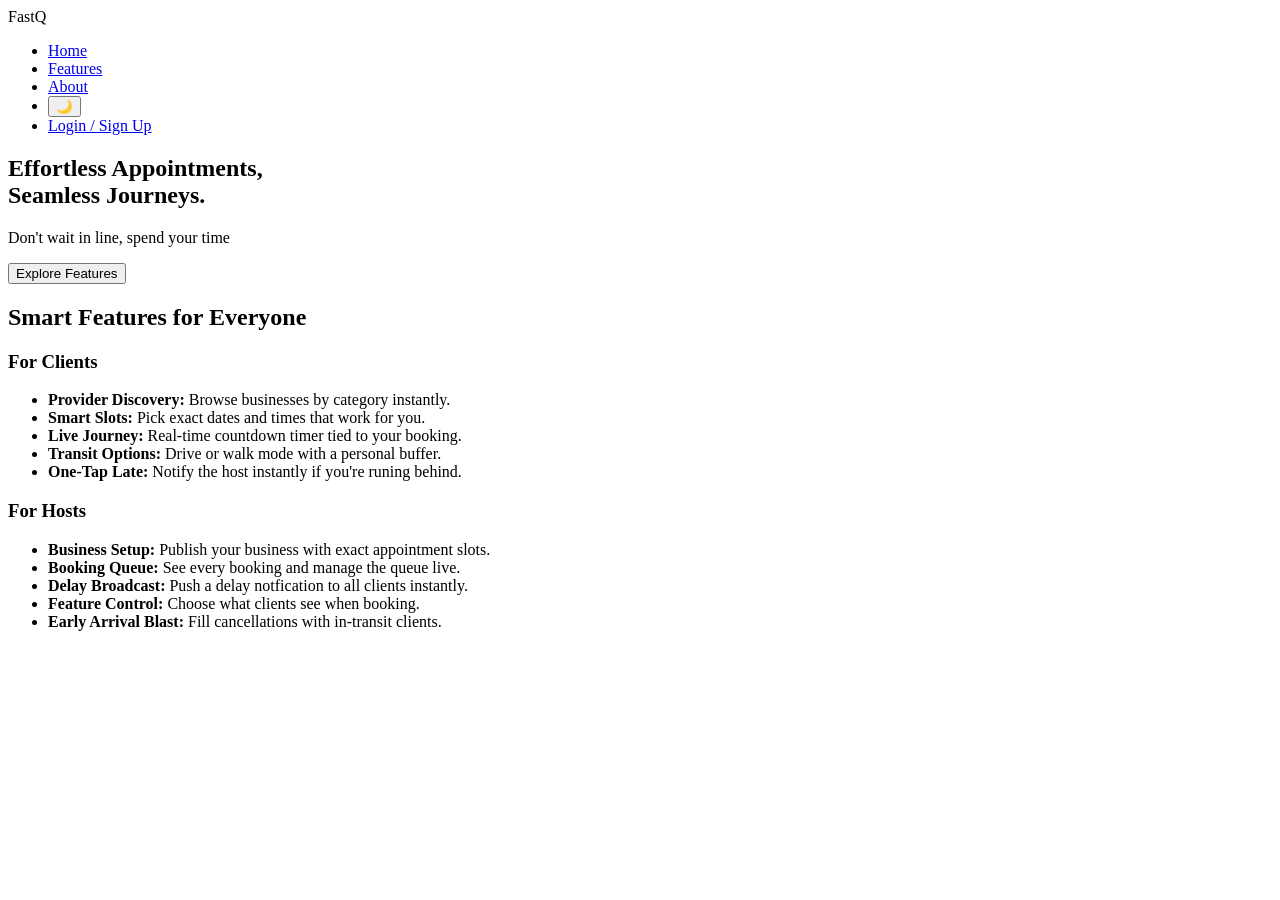
==== index.html @ f8b6d399 "Add features section with client/host cards" ====
<!DOCTYPE html>
<html lang="en">

<head>
    <meta charset="UTF-8">
    <meta name="viewport" content="width=device-width, initial-scale=1.0">
    <title>FastQ — Don't wait in line, spend your time.</title>
    <link rel="preconnect" href="https://fonts.googleapis.com">
    <link rel="preconnect" href="https://fonts.gstatic.com" crossorigin>
    <link href="https://fonts.googleapis.com/css2?family=Outfit:wght@300;400;500;600;700&display=swap" rel="stylesheet">

    
    <link rel="stylesheet" href="Core Landing Page/BaseStyles.css">
    <link rel="stylesheet" href="Core Landing Page/Navbar.css">

    <link rel="stylesheet" href="Landing Content/FeaturesAbout.css">
    <link rel="stylesheet" href="Landing Content/MediaQueries.css">
</head>

<body>
<nav class="navbar">
    <div class="nav-inner">
        <span class="logo">FastQ</span>
        <ul class="nav links">
            <li><a href="#hero">Home</a></li>
            <li><a href="#features">Features</a></li>
            <li><a href="#about">About</a></li>
            <li>
                <button class="dark-toggle" onclick="toggleDark()">
                    <span class="dark-knob" id="dark-knob">🌙</span>
                </button>
            </li>
            <li>
                <a href="auth.html" clas="btn-nav-cta">Login / Sign Up</a>
            </li>
        </ul>
    </div>
</nav>

<main class="page-top">
    <section id="hero" class="hero">
        <div class="blob blob-1"></div>
        <div class="blob blob-2"></div>
        <div class="hero-content">

            <h1> Effortless Appointments,<br>Seamless Journeys.</h1>
            <p>Don't wait in line, spend your time</p>
            <button class="btn-primary"
                onclick="document.getElementById('features').scrollIntoView({behavior:'smooth'})">
                Explore Features
            </button>
       </div>
    </section>

    <section id="features" class="features">
        <h2 class="section-title">Smart Features for Everyone</h2>
        <div class="features-grid">
        <div class="card">
            <h3>For Clients</h3>
            <ul class="feature-list">
                <li><strong>Provider Discovery:</strong> Browse businesses by category instantly.</li>
                <li><strong>Smart Slots:</strong> Pick exact dates and times that work for you.</li>
                <li><strong>Live Journey:</strong> Real-time countdown timer tied to your booking.</li>
                <li><strong>Transit Options:</strong> Drive or walk mode with a personal buffer.</li>
                <li><strong>One-Tap Late:</strong> Notify the host instantly if you're runing behind.</li>
            </ul>
        </div>
        <div class="card">
            <h3>For Hosts</h3>
            <ul class="feature-list">
                <li><strong>Business Setup:</strong> Publish your business with exact appointment slots.</li>
                <li><strong>Booking Queue:</strong> See every booking and manage the queue live.</li>
                <li><strong>Delay Broadcast:</strong> Push a delay notfication to all clients instantly.</li>
                <li><strong>Feature Control:</strong> Choose what clients see when booking.</li>
                <li><strong>Early Arrival Blast:</strong> Fill cancellations with in-transit clients.</li>
            </ul>
        </div>
        </div>
      </section>  


</main>
<script src="Core Landing Page/DarkModeToggle.js"></script>
<script src="Landing Content/ThemeSync.js"></script>



</body>
</html>
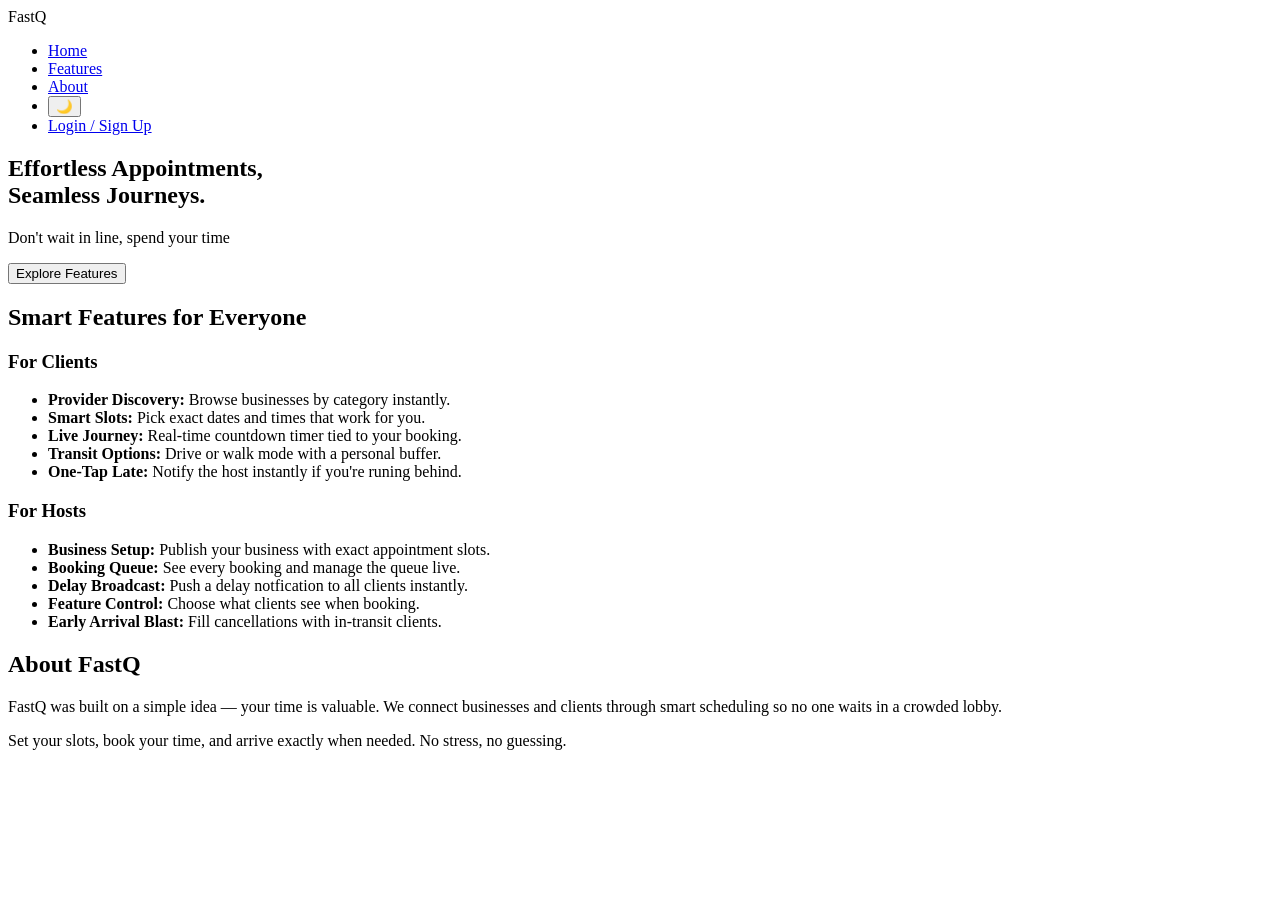
==== commit ff8e5d67: "add about/html" ====
--- a/index.html
+++ b/index.html
@@ -78,6 +78,14 @@
         </div>
       </section>  
 
+      <section id="about" class="section">
+        <div class="card about-card">
+            <h2 class="section-title">About FastQ</h2>
+            <p>FastQ was built on a simple idea — your time is valuable. We connect businesses and clients through
+                smart scheduling so no one waits in a crowded lobby.</p>
+            <p>Set your slots, book your time, and arrive exactly when needed. No stress, no guessing.</p>
+        </div>
+      </section>
 
 </main>
 <script src="Core Landing Page/DarkModeToggle.js"></script>
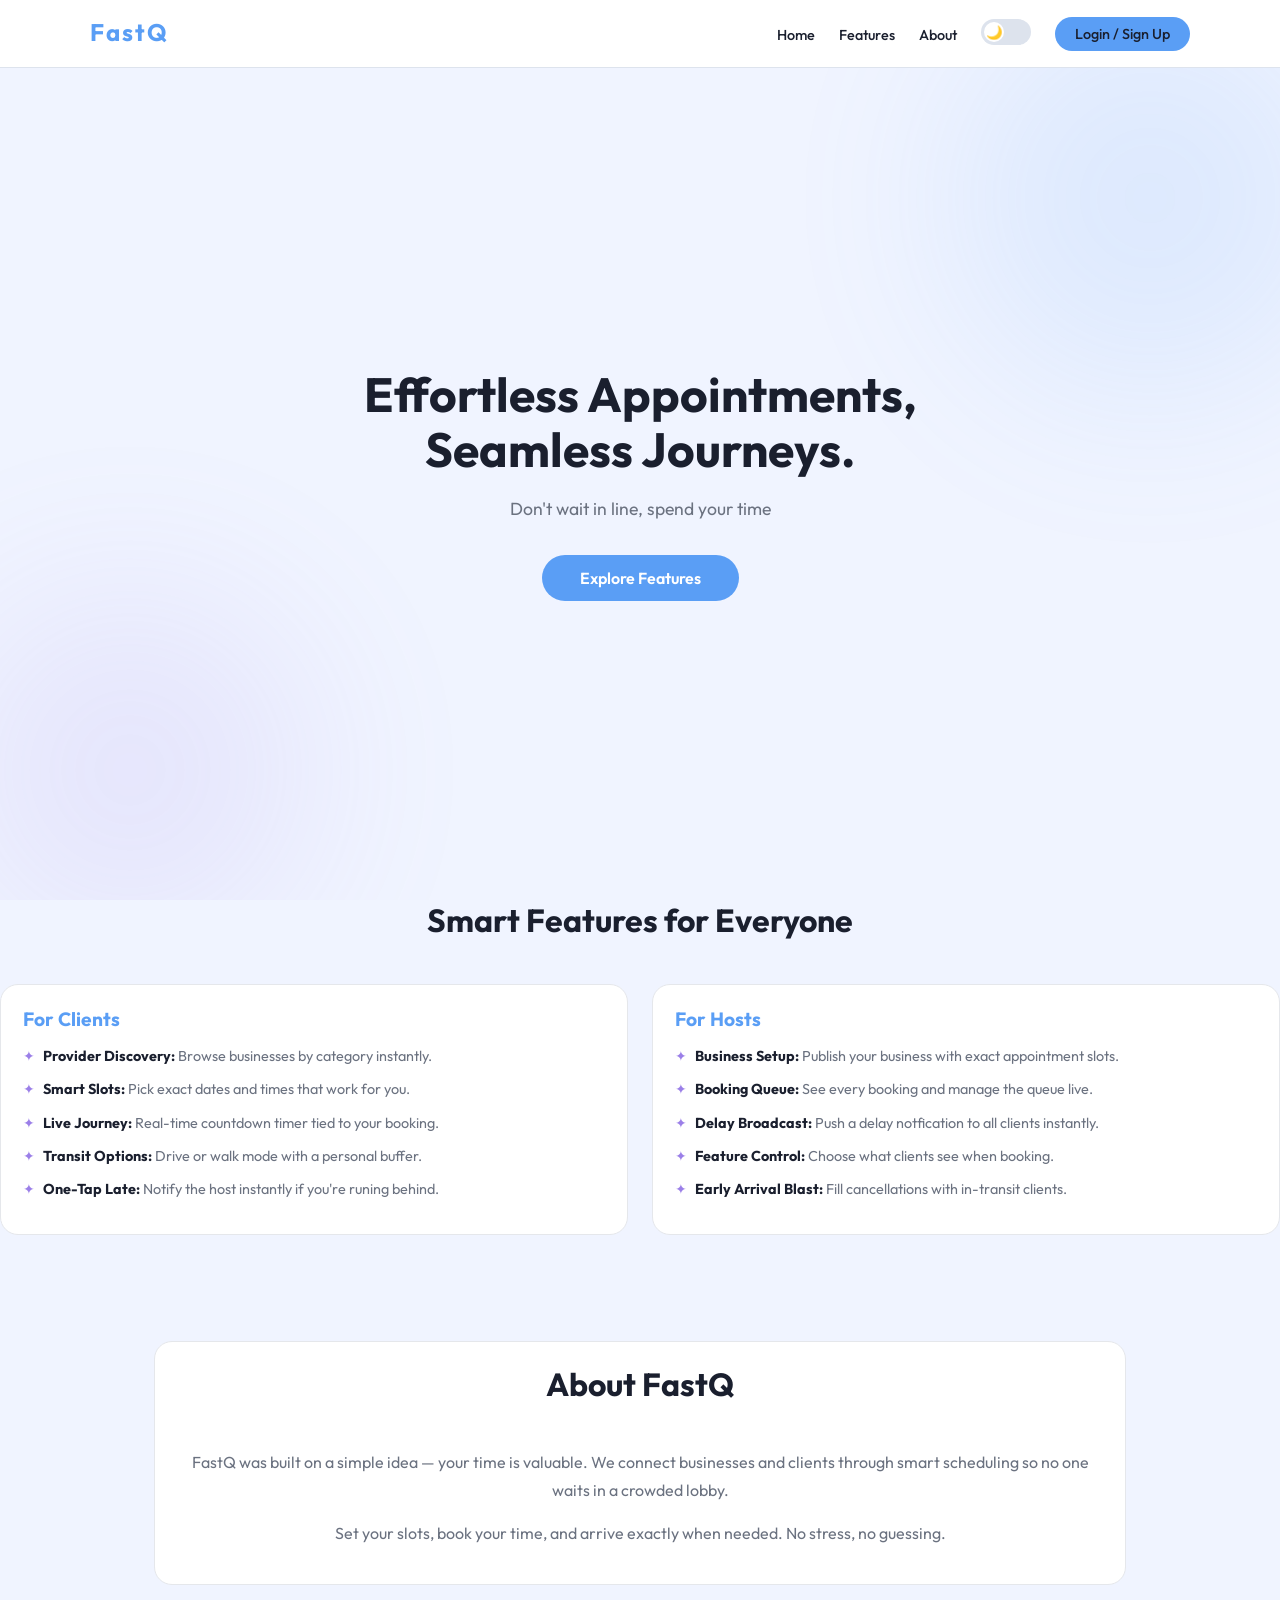
==== commit d2ce7737: "fixes" ====
--- a/index.html
+++ b/index.html
@@ -21,7 +21,7 @@
 <nav class="navbar">
     <div class="nav-inner">
         <span class="logo">FastQ</span>
-        <ul class="nav links">
+        <ul class="nav-links">
             <li><a href="#hero">Home</a></li>
             <li><a href="#features">Features</a></li>
             <li><a href="#about">About</a></li>
@@ -31,7 +31,7 @@
                 </button>
             </li>
             <li>
-                <a href="auth.html" clas="btn-nav-cta">Login / Sign Up</a>
+                <a href="auth.html" class="btn-nav-cta">Login / Sign Up</a>
             </li>
         </ul>
     </div>
--- a/Core Landing Page/BaseStyles.css
+++ b/Core Landing Page/BaseStyles.css
@@ -0,0 +1,19 @@
+*{
+  margin: 0;
+  padding: 0;  
+  box-sizing: border-box;
+  font-family: 'outfit', sans-serif;
+
+}
+
+body{
+    background-color: #f0f4ff;
+    color: #1a1f2e;
+    min-height:100vh;
+    transition: background-color 0.3s, color 0.3s;
+}
+
+body.dark{
+    background-color: #0d1117;
+    color: #e6edf3;
+}
--- a/Core Landing Page/Navbar.css
+++ b/Core Landing Page/Navbar.css
@@ -0,0 +1,419 @@
+.navbar{
+    position: fixed;
+    top: 0;
+    left: 0;
+    right: 0;
+    height: 68px;
+    background-color: rgba(255,255,255,0.95);
+    border-bottom: 1px solid #dde3ed;
+    z-index: 100;
+    display: flex;
+    align-items: center;
+    padding: 0 5%;
+}
+body.dark.navbar{
+    background-color: rgba(13,17,23,0.95);
+    border-color: #30363d;
+}
+
+.nav-inner{
+    width: 100%;
+    max-width: 1100px;
+    margin: 0 auto;
+    display: flex;
+    justify-content: space-between;
+    align-self: center;
+
+}
+
+.logo{
+    font-size:1.5rem;
+    font-weight: 700;
+    letter-spacing: 2px;
+    color: #5a9ef5;
+    cursor: default;
+}
+
+.nav-links{
+    display:flex;
+    align-items: center;
+    gap: 24px;
+    list-style: none;
+}
+
+.nav-links a{
+    text-decoration: none;
+    color: #1a1f2e;
+    font-size: 0.9rem;
+    font-weight: 500;
+    transition: color 0.25s;
+}
+
+.nav-links a:hover{
+    color: #5a9ef55a;
+}
+
+.dark-toggle{
+    width:50px;
+    height:26px;
+    background-color: #dde3ed;
+    border:none;
+    border-radius: 50px;
+    cursor:pointer;
+    position:relative;
+    transition:background-color 0.3s;
+}
+
+body.dark .dark-toggle{
+    background-color: #374151;
+}
+
+.dark-knob{
+    position: absolute;
+    top:3px;
+    left: 3px;
+    width: 20px;
+    height: 20px;
+    background-color: #ffffff;
+    border-radius: 50%;
+    display: flex;
+    align-items: center;
+    justify-content: center;
+    transition: transform 0.3s;
+}
+
+body.dark .dark-knob{
+    transform: translatex(24px);
+}
+
+.btn-nav-cta{
+    background-color: #5a9ef5;
+    color: white;
+    padding: 8px 20px;
+    border-radius: 50px;
+    text-decoration: none;
+    font-weight: 600;
+    font-size: 0.88rem; 
+    border: none;
+    cursor: pointer;
+    display: inline-block;
+    transition: background-color 0.25s, transform 0.25s;
+}
+
+.btn-nav-cta:hover{
+    background-color: #3d87f0;
+    transform: translateY(-1px);
+}
+
+
+.page-top{
+    padding-top:68px;
+}
+
+.hero{
+    min-height: calc(100vh - 68px);
+    display: flex;
+    align-items: center;
+    justify-content: center;
+    text-align: center;
+    padding: 60px 5%;
+    position: relative;
+    overflow: hidden;
+}
+
+.hero-content{
+    max-width: 680px;
+    position: relative;
+    z-index: 2;
+}
+
+.hero h1 {
+    font-size: 3rem;
+    line-height: 1.15;
+    margin-bottom: 18px;
+    color: #1a1f2e;
+}
+
+body.dark .hero h1{
+    color: #e6edf3;
+}
+
+.hero p{
+    font-size: 1.1rem;
+    color: #6b7280;
+    margin-bottom: 32px;
+    line-height: 1.6;
+}
+
+
+body.dark .hero p {
+    color: #8b949e;
+}
+
+.blob{
+    position: absolute;
+    border-radius: 50%;
+    filter: blur(90px);
+    opacity: 0.12;
+    animation: blobMove 10s ease-in-out infinite alternate;
+}
+
+.blob-1{
+    width: 400px;
+    height: 400px;
+    background-color: #5a9ef5;
+    top: -70px;
+    right: -70px;
+}
+
+.blob-2{
+    width: 360px;
+    height: 360px;
+    background-color: #9b7fe8;
+    bottom: -50px;
+    left: -50px;
+    animation-delay: -5s;
+}
+
+body.dark .blob{
+    opacity: 0.07;
+}
+
+@keyframes blobMove {
+    from{
+        transform: translate(0,0) scale(1);
+    }
+    to{
+        transform: translate(28px, 28px) scale(1.08);
+    }
+}
+
+.btn-primary{
+    background-color: #5a9ef5;
+    color: white;
+    border: none;
+    padding: 13px 38px;
+    border-radius: 50px;
+    font-size: 1rem;
+    font-weight: 600;
+    cursor:pointer;
+    transition: background-color 0.25s, transform 0.2s
+
+}
+
+.btn-primary:hover{
+    background-color: #3d87f0;
+    transform: translateY(-2px);
+}
+
+.btn-secondary{
+    background-color: transparent;
+    color:#6b7280;
+    border: 1px solid #d1d5db;
+    padding: 9px 18px;
+    border-radius: 10px;
+    font-size: 0.88rem;
+    cursor: pointer;
+    transition: border-color 0.25s, color 0.25s;
+}
+
+body.dark .btn-secondary{
+    color:#8b949e;
+    border-color:#30363d;
+}
+
+.btn-secondary:hover{
+    border-color:#5a9ef5;
+    color:#5a9ef5;
+}
+
+
+.btn-form{
+    width:100%;
+    padding:13px;
+    background-color: #5a9ef5;
+    color:white;
+    border:none;
+    border-radius: 12px;
+    font-size: 1rem;
+    font-weight: 600;
+    cursor: pointer;
+    margin-top: 4px;
+    transition: background-color 0.25s, transform 0.2s;
+}
+.btn-form:hover{
+    background-color: #3d87f0;
+    transform: translateY(-1px);
+}
+.btn-back{
+    background: none;
+    border: none;
+    color:#6b7280;
+    font-size: 1.1rem;
+    cursor: pointer;
+    padding: 4px 8px;
+    border-radius: 8px;
+    transition: color 0.2s, background-color 0.2s;
+}
+
+.btn-back:hover{
+    color: #5a9ef5;
+    background-color: rgba(90,158,245,0.08);
+}
+
+.btn-logout{
+    background-color: rgb(232,64,64,0.08);
+    color: #e84040;
+    border: none;
+    padding: 6px 12px;
+    border-radius: 8px;
+    font-size: 0.8rem;
+    font-weight: 500;
+    cursor: pointer;
+    transition: background-color 0.2s;
+}
+
+.btn-logout:hover{
+    background-color: rgba(232,64,64,0.16);
+}
+
+.btn-add{
+    background-color: transparent;
+    border: 1px dashed #5a9ef5;
+    color:#5a9ef5;
+    padding: 8px 14px;
+    border-radius: 20px;
+    font-size: 0.82rem;
+    cursor: pointer;
+    white-space: nowrap;
+    transition: background-color 0.2s;
+}
+
+.btn-add:hover{
+    background-color: rgba(90,158,245,0.08);
+}
+
+.btn-publish{
+    width: 100%;
+    padding: 13px;
+    background-color: #5a9ef5;
+    color: white;
+    border: none;
+    border-radius: 12px;
+    font-size: 1rem;
+    font-weight: 600;
+    cursor: pointer;
+    margin-bottom: 24px;
+    transition: background-color 0.25s, transform 0.2s;
+}
+.btn-publish:hover{
+    background-color: #3d87f0;
+    transition: translateY(-1px);
+}
+.btn-small{
+    padding: 5px 11px;
+    border-radius: 8px;
+    background-color: #5a9ef5;
+    color: white;
+    border: none;
+    font-size: 0.76rem;
+    font-weight: 600;
+    cursor: pointer;
+    transition: background-color 0.2s;
+}
+
+.btn-small:hover{
+    background-color: #3d87f0;
+}
+
+.btn-remove{
+    width: 27px;
+    height: 27px;
+    border-radius: 7px;
+    border: 1px solid #e84040;
+    background-color: rgba(232,64,64,0.07);
+    color: #e84040;
+    font-size: 0.88rem;
+    cursor: pointer;
+    display: flex;
+    align-items: center;
+    justify-content: center;
+    transition: background-color 0.2s;
+}
+
+.btn-remove:hover{
+    background-color: #e84040;
+    color: white;
+}
+
+.btn-circle{
+    width: 28px;
+    height: 28px;
+    border-radius: 50%;
+    border: 1px solid #d1d5db;
+    background-color: #f3f4f6;
+    color: #5a9ef5;
+    font-size: 1.1rem;
+    font-weight: 700;
+    cursor: pointer;
+    display: flex;
+    align-items: center;
+    justify-content: center;
+    transition: background-color 0.2s;
+}
+
+body.dark .btn-circle{
+    background-color: #21262d;
+    border-color: #30363d;
+}
+.btn-circle:hover{
+    background-color: #5a9ef5;
+    color: white;
+}
+
+
+
+
+
+
+
+
+
+
+
+
+
+
+
+
+
+
+
+
+
+
+
+
+
+
+
+
+
+
+
+
+
+
+
+
+
+
+
+
+
+
+
+
+
+
+
--- a/Landing Content/FeaturesAbout.css
+++ b/Landing Content/FeaturesAbout.css
@@ -0,0 +1,333 @@
+.card{
+    background-color:#ffffff ;
+    border: 1px solid #e5e7eb;
+    border-radius: 18px;
+    padding:22px;
+    margin-bottom: 16px;
+    transition: transform 0.25s, box-shadow 0.25s;
+}
+
+body.dark.card{
+    background-color: #161b22;
+    border-color: #30363d;
+}
+
+.card:hover{
+    transform:translateY(-2px);
+    box-shadow:0 8px 28px rgba(0,0,0,0.08);
+}
+
+body.dark.card:hover{
+    box-shadow:0 8px 28px rgba(0,0,0,0.4);
+}
+
+.card h3{
+color: #5a9ef5;
+font-size:1.2rem;
+margin-bottom: 14px;
+}
+
+.card h4 {
+    color: #1a1f2e;
+    font-size: 0.98rem;
+    margin-bottom: 10px;
+}
+
+body.dark .card h4 {
+    color: #e6edf3;
+}
+
+/*inputs in auth.html*/
+
+.input-group{
+    margin-bottom:13px;
+    width:100%;
+}
+
+.input-group input, .input-group select{
+    width:100%;
+    padding:11px 14px;
+    border:1px solid #d1d5db;
+    border-radius: 10px;
+    background-color: #f9fafb;
+    color:#1a1f2e;
+    font-size: 0.93rem;
+    font-family: inherit;
+    outline:none;
+    transition: border-color 0.25s,box-shadow 0.25s;
+}
+
+body.dark .input-group input, body.dark .input-group select{
+    background-color: #21262d;
+    border-color:#30363d;
+    color:#e6edf3;
+}
+
+.input-group input::placeholder{
+    color:#9ca3af;
+}
+
+body.dark .input-group input::placeholder{
+    color: #484f58;
+}
+
+.input-group input:focus, .input-group select:focus{
+    border-color: #5a9ef5;
+    box-shadow: 0 0 0 3px rgba(90, 158, 245, 0.15);
+}
+
+.input-row{
+    display:flex;
+    gap:10px;
+}
+
+.signup-fields{
+    overflow: hidden;
+    max-height:200px;
+    opacity:1;
+    transition: max-height 0.35s ease, opacity 0.3s ease;
+}
+
+.signup-fields.hidden{
+    max-height:0;
+    opacity:0;
+}
+
+/*toggle switch*/
+.switch{
+    position: relative;
+    width:40px;
+    height:22px;
+    flex-shrink:0;
+}
+
+.switch input{
+    opacity:0;
+    width:0;
+    height:0;
+}
+
+.switch-slider{
+    position:absolute;
+    inset:0;
+    background-color: #d1d5db;
+    border-radius: 34px;
+    cursor:pointer;
+    transition: background-color 0.3s;
+}
+
+.switch-slider::before {
+    content: '';
+    position: absolute;
+    width: 16px;
+    height: 16px;
+    left: 3px;
+    top: 3px;
+    background-color: white;
+    border-radius: 50%;
+    transition: transform 0.3s;
+}
+
+.switch input:checked+.switch-slider {
+    background-color: #5a9ef5;
+}
+
+.switch input:checked+.switch-slider::before {
+    transform: translateX(18px);
+}
+
+/*landing section*/
+.section{
+    padding:90px 5%;
+    max-width:1100px;
+    margin:0 auto;
+}
+
+.section-title{
+    text-align: center;
+    font-size: 2rem;
+    margin-bottom: 44px;
+    color:#1a1f2e;
+}
+
+body.dark .section-title{
+    color:#e6edf3;
+}
+
+.features-grid{
+    display:grid;
+    grid-template-columns: 1fr 1fr;
+    gap:24px;
+}
+
+.feature-list{
+    list-style:none;
+}
+
+.feature-list li{
+    padding-left: 20px;
+    position: relative;
+    margin-bottom: 11px;
+    line-height:1.55;
+    color:#6b7280;
+    font-size:0.9rem;
+}
+
+body.dark .feature-list li{
+    color:#8b949e;
+}
+
+.feature-list li::before {
+    content: '✦';
+    position: absolute;
+    left: 0;
+    color: #9b7fe8;
+}
+
+.feature-list li strong {
+    color: #1a1f2e;
+}
+
+body.dark .feature-list li strong {
+    color: #e6edf3;
+}
+
+.about-card {
+    text-align: center;
+}
+
+.about-card p {
+    color: #6b7280;
+    line-height: 1.8;
+    font-size: 1rem;
+    margin-bottom: 14px;
+}
+
+body.dark .about-card p {
+    color: #8b949e;
+}
+
+/*app page wrap*/
+.app-wrap{
+    padding-top: 68px;
+    min-height:100vh;
+}
+
+.view{
+    display:none;
+    padding:20px;
+    flex-direction: column;
+    animation: fadeIn 0.35s ease-out;
+}
+
+.view-active{
+    display:flex;
+}
+
+.view-header{
+    display:flex;
+    justify-content: space-between;
+    align-items: center;
+    padding-bottom: 14px;
+    margin-bottom: 16px;
+    border-bottom: 1px solid #e5e7eb;
+}
+
+body.dark .view-header{
+    border-color: #30363d;
+}
+
+.view-header h3{
+    font-size: 1.1rem;
+    font-weight: 600;
+    color:#1a1f2e;
+}
+
+body.dark .view-header h3{
+    color:#e6edf3;
+}
+
+/*gateway*/
+#gateway-view{
+    justify-content: center;
+    align-items: center;
+    min-height: calc(100vh-68px);
+    text-align: center;
+}
+
+.gateway-inner{
+    display:flex;
+    flex-direction: column;
+    align-items: center;
+    padding: 40px 20px;
+}
+
+.gateway-inner h1{
+    font-size: 2.4rem;
+    margin-bottom: 10px;
+    color:#1a1f2e
+}
+
+body.dark .gateway-inner h1{
+    color:#e6edf3
+}
+
+.gateway-inner p{
+    color:#6b7280;
+    margin-bottom: 32px;
+    font-size: 1rem;
+}
+
+body.dark .gateway-inner p{
+    color:#8b949e;
+}
+
+.role-cards{
+    display: flex;
+    gap:20px;
+    justify-content: center;
+    flex-wrap: wrap;
+}
+
+.role-card{
+    width:155px;
+    padding:28px 16px;
+    cursor:pointer;
+    text-align: center;
+    border-radius: 19px;
+    border: 2px solid #e5e7eb;
+    background-color: #ffffff;
+    transition: border-color 0.25s, transform 0.25s, box-shadow 0.25s;
+}
+
+body.dark .role-card{
+    background-color: #161b22;
+    border-color: #30363d;
+}
+
+.role-card:hover{
+    border-color: #5a9ef5;
+    transform:translateY(-4px);
+    box-shadow: 0 8px 22px rgba(90, 158, 245, 0.18);
+}
+
+.role-icon{
+    font-size: 2.6rem;
+    margin-bottom: 12px;
+    display: block;
+    transition: transform 0.25s;
+}
+
+.role-card:hover .role-icon{
+    transform: scale(1.12);
+}
+
+.role-card h2{
+    font-size: 0.95rem;
+    color:#1a1f2e;
+    font-weight: 600;
+}
+
+body.dark .role-card h2{
+    color:#e6edf3;
+}
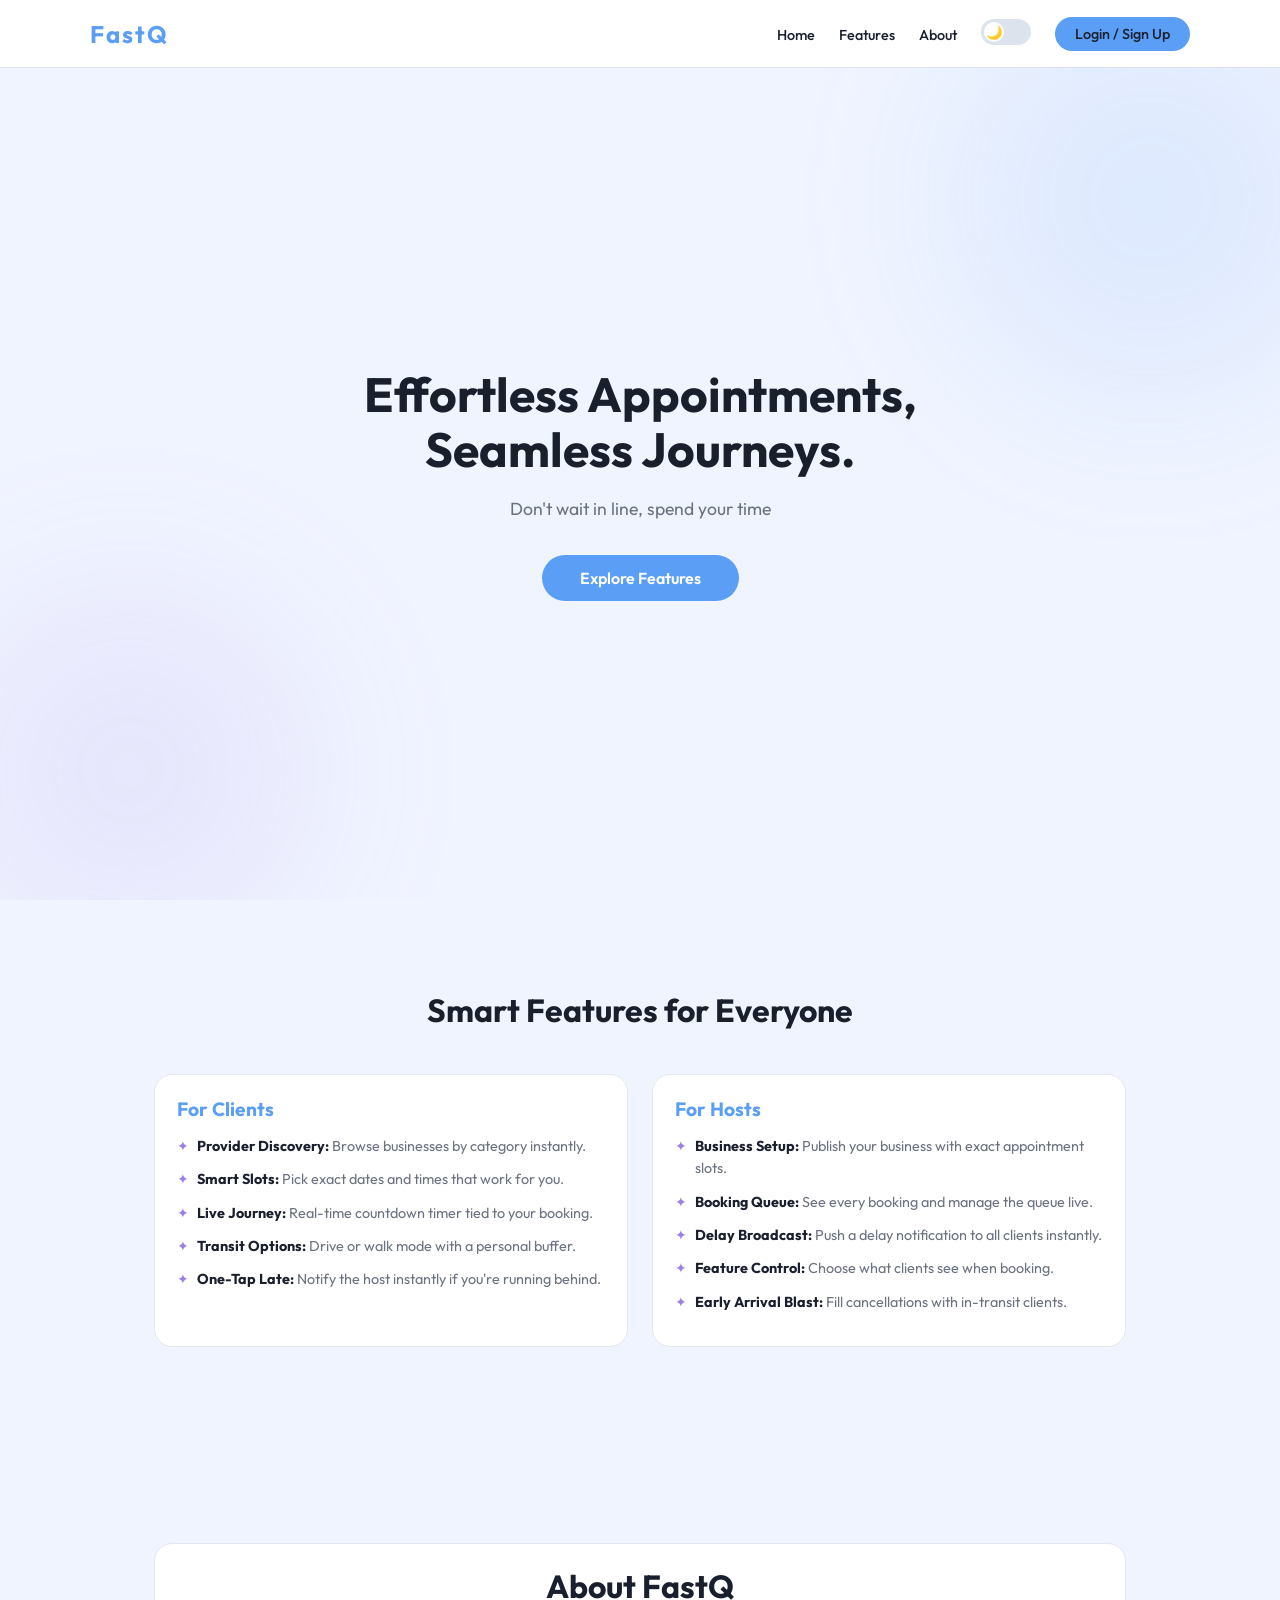
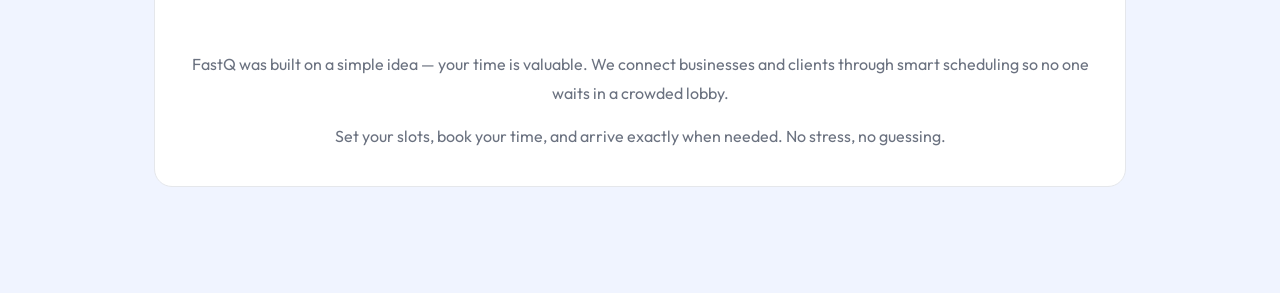
==== commit 230b7727: "html typo fixes" ====
--- a/index.html
+++ b/index.html
@@ -52,7 +52,7 @@
        </div>
     </section>
 
-    <section id="features" class="features">
+    <section id="features" class="section">
         <h2 class="section-title">Smart Features for Everyone</h2>
         <div class="features-grid">
         <div class="card">
@@ -62,7 +62,7 @@
                 <li><strong>Smart Slots:</strong> Pick exact dates and times that work for you.</li>
                 <li><strong>Live Journey:</strong> Real-time countdown timer tied to your booking.</li>
                 <li><strong>Transit Options:</strong> Drive or walk mode with a personal buffer.</li>
-                <li><strong>One-Tap Late:</strong> Notify the host instantly if you're runing behind.</li>
+                <li><strong>One-Tap Late:</strong> Notify the host instantly if you're running behind.</li>
             </ul>
         </div>
         <div class="card">
@@ -70,7 +70,7 @@
             <ul class="feature-list">
                 <li><strong>Business Setup:</strong> Publish your business with exact appointment slots.</li>
                 <li><strong>Booking Queue:</strong> See every booking and manage the queue live.</li>
-                <li><strong>Delay Broadcast:</strong> Push a delay notfication to all clients instantly.</li>
+                <li><strong>Delay Broadcast:</strong> Push a delay notification to all clients instantly.</li>
                 <li><strong>Feature Control:</strong> Choose what clients see when booking.</li>
                 <li><strong>Early Arrival Blast:</strong> Fill cancellations with in-transit clients.</li>
             </ul>
--- a/Core Landing Page/Navbar.css
+++ b/Core Landing Page/Navbar.css
@@ -11,7 +11,7 @@
     align-items: center;
     padding: 0 5%;
 }
-body.dark.navbar{
+body.dark .navbar{
     background-color: rgba(13,17,23,0.95);
     border-color: #30363d;
 }
@@ -22,7 +22,7 @@
     margin: 0 auto;
     display: flex;
     justify-content: space-between;
-    align-self: center;
+    align-items: center;
 
 }
 
@@ -50,7 +50,7 @@
 }
 
 .nav-links a:hover{
-    color: #5a9ef55a;
+    color: #5a9ef5;
 }
 
 .dark-toggle{
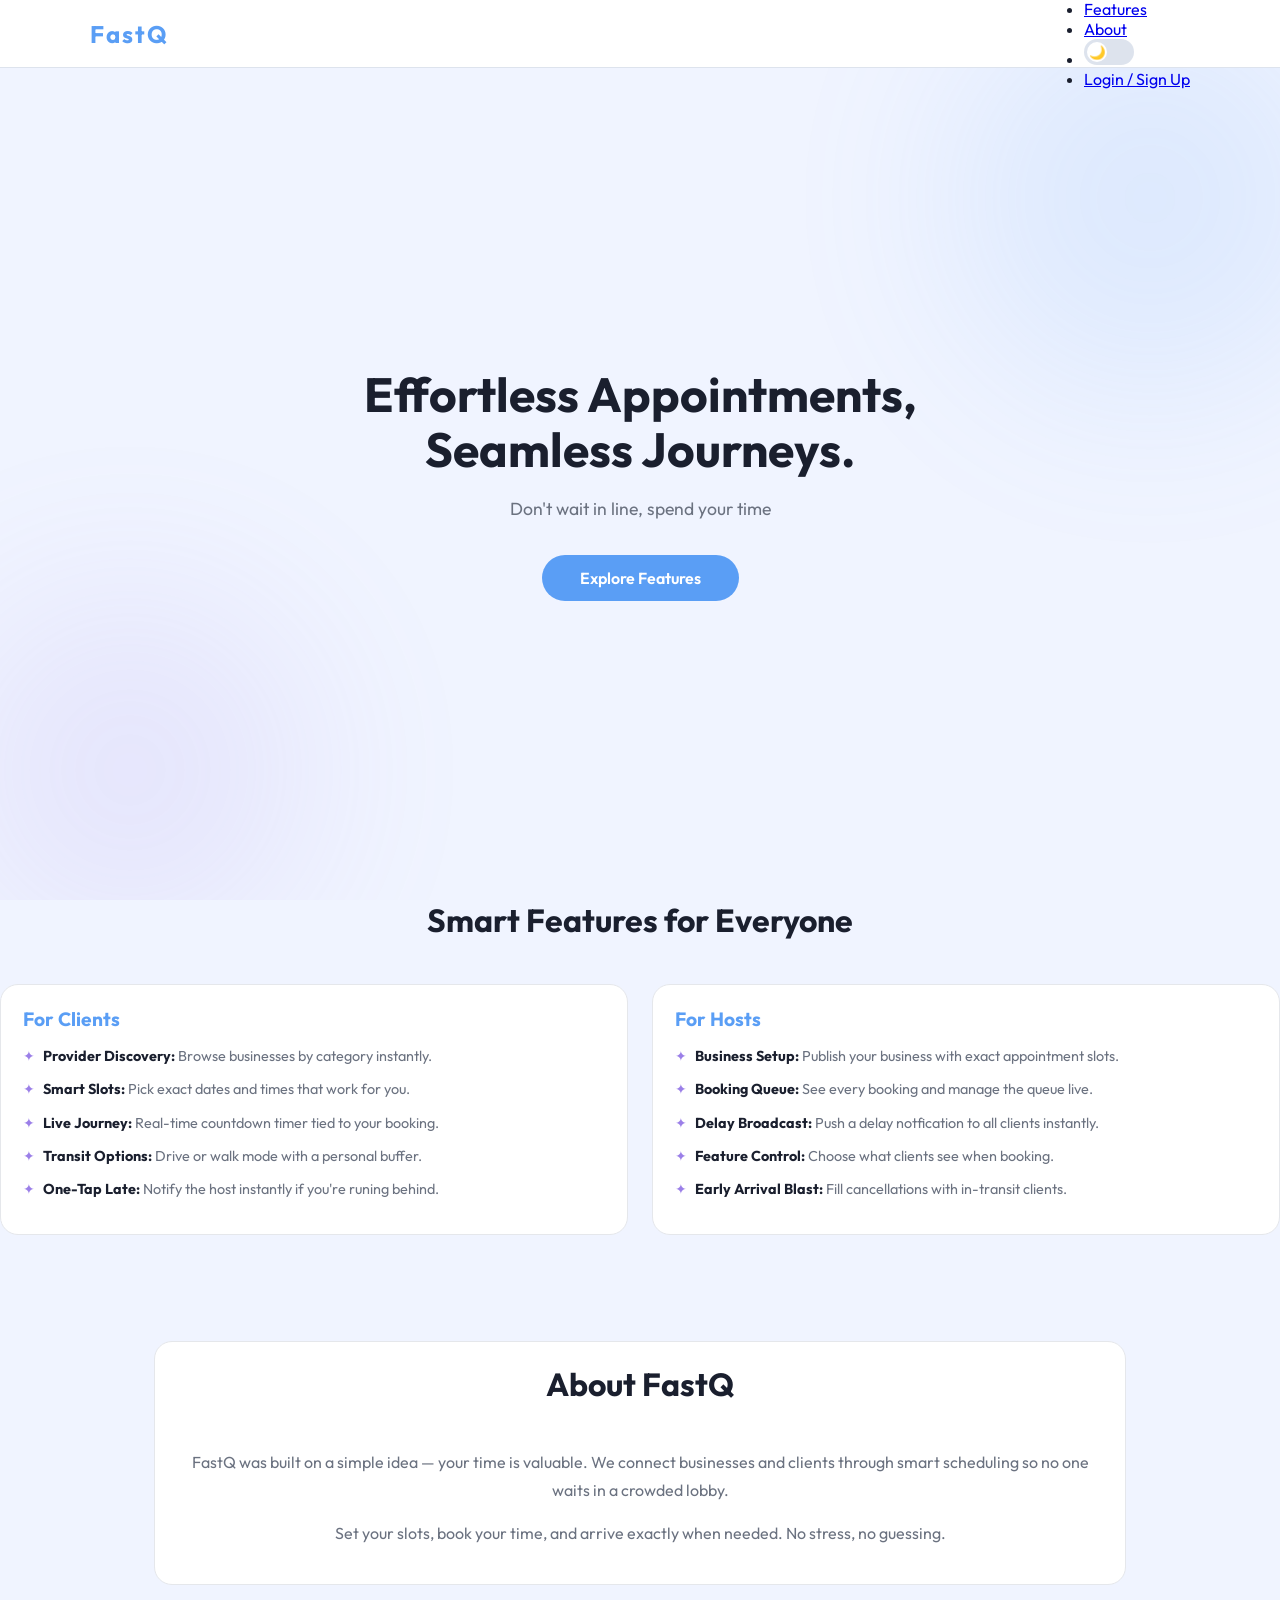
==== commit 9962decc: "Merge pull request #40 from julie2405744/HanaThabat error fix" ====
--- a/index.html
+++ b/index.html
@@ -21,7 +21,7 @@
 <nav class="navbar">
     <div class="nav-inner">
         <span class="logo">FastQ</span>
-        <ul class="nav-links">
+        <ul class="nav links">
             <li><a href="#hero">Home</a></li>
             <li><a href="#features">Features</a></li>
             <li><a href="#about">About</a></li>
@@ -31,7 +31,7 @@
                 </button>
             </li>
             <li>
-                <a href="auth.html" class="btn-nav-cta">Login / Sign Up</a>
+                <a href="auth.html" clas="btn-nav-cta">Login / Sign Up</a>
             </li>
         </ul>
     </div>
@@ -52,7 +52,7 @@
        </div>
     </section>
 
-    <section id="features" class="section">
+    <section id="features" class="features">
         <h2 class="section-title">Smart Features for Everyone</h2>
         <div class="features-grid">
         <div class="card">
@@ -62,7 +62,7 @@
                 <li><strong>Smart Slots:</strong> Pick exact dates and times that work for you.</li>
                 <li><strong>Live Journey:</strong> Real-time countdown timer tied to your booking.</li>
                 <li><strong>Transit Options:</strong> Drive or walk mode with a personal buffer.</li>
-                <li><strong>One-Tap Late:</strong> Notify the host instantly if you're running behind.</li>
+                <li><strong>One-Tap Late:</strong> Notify the host instantly if you're runing behind.</li>
             </ul>
         </div>
         <div class="card">
@@ -70,7 +70,7 @@
             <ul class="feature-list">
                 <li><strong>Business Setup:</strong> Publish your business with exact appointment slots.</li>
                 <li><strong>Booking Queue:</strong> See every booking and manage the queue live.</li>
-                <li><strong>Delay Broadcast:</strong> Push a delay notification to all clients instantly.</li>
+                <li><strong>Delay Broadcast:</strong> Push a delay notfication to all clients instantly.</li>
                 <li><strong>Feature Control:</strong> Choose what clients see when booking.</li>
                 <li><strong>Early Arrival Blast:</strong> Fill cancellations with in-transit clients.</li>
             </ul>
--- a/Landing Content/MediaQueries.css
+++ b/Landing Content/MediaQueries.css
@@ -0,0 +1,41 @@
+@media (max-width: 500px) {
+    .features-grid {
+        grid-template-columns: 1fr;
+    }
+
+    .category-grid {
+        grid-template-columns: repeat(3, 1fr);
+    }
+
+    .live-actions {
+        flex-direction: column;
+    }
+
+    .time-slots {
+        flex-direction: column;
+    }
+
+    .hero h1 {
+        font-size: 2.1rem;
+    }
+
+    .slot-add-row {
+        flex-direction: column;
+        align-items: stretch;
+    }
+
+    .input-row {
+        flex-direction: column;
+    }
+
+    .modal-actions {
+        flex-direction: column;
+    }
+}
+
+@media (min-width: 700px) {
+    .app-wrap>.view {
+        max-width: 700px;
+        margin: 0 auto;
+    }
+}
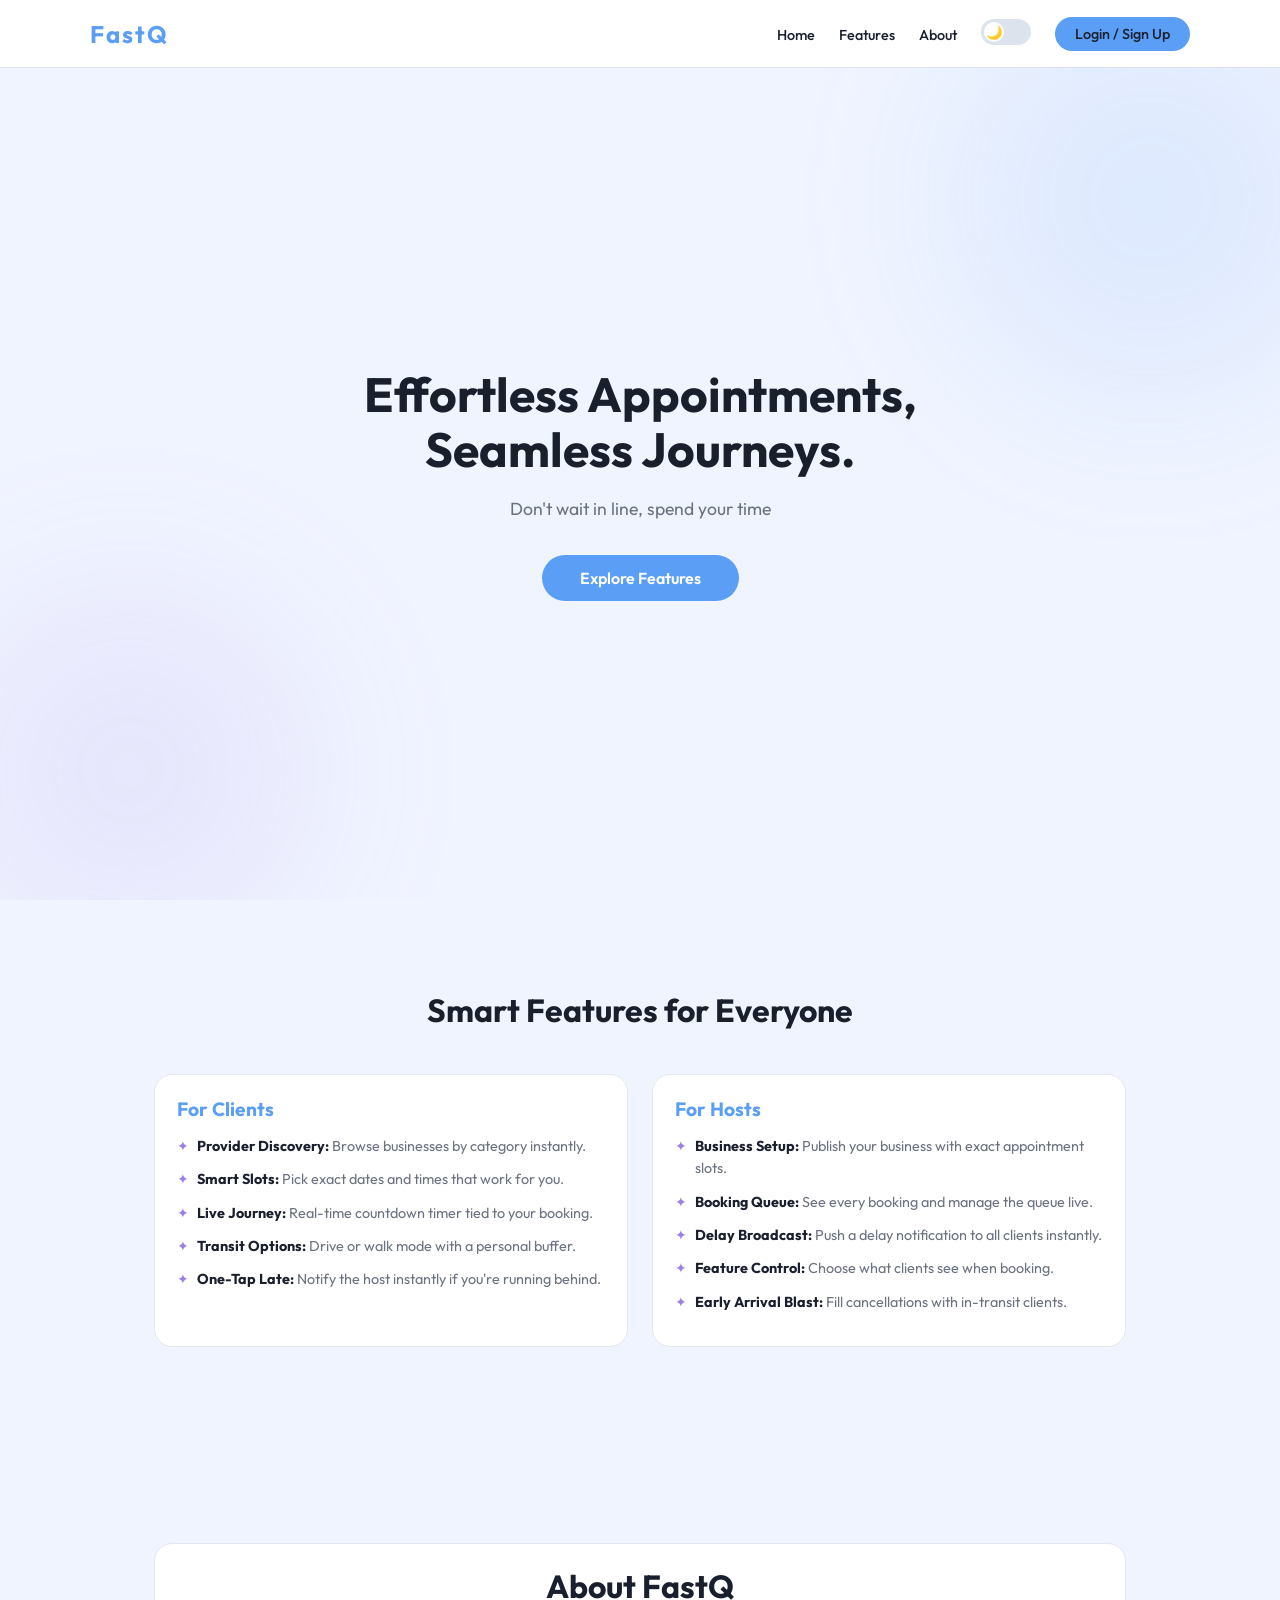
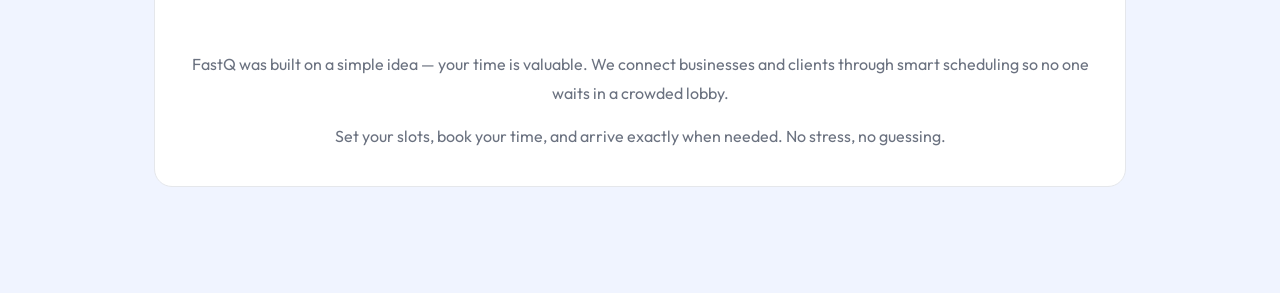
==== commit 465f954f: "html / final" ====
--- a/index.html
+++ b/index.html
@@ -21,7 +21,7 @@
 <nav class="navbar">
     <div class="nav-inner">
         <span class="logo">FastQ</span>
-        <ul class="nav links">
+        <ul class="nav-links">
             <li><a href="#hero">Home</a></li>
             <li><a href="#features">Features</a></li>
             <li><a href="#about">About</a></li>
@@ -31,7 +31,7 @@
                 </button>
             </li>
             <li>
-                <a href="auth.html" clas="btn-nav-cta">Login / Sign Up</a>
+                <a href="auth.html" class="btn-nav-cta">Login / Sign Up</a>
             </li>
         </ul>
     </div>
@@ -52,7 +52,7 @@
        </div>
     </section>
 
-    <section id="features" class="features">
+    <section id="features" class="section">
         <h2 class="section-title">Smart Features for Everyone</h2>
         <div class="features-grid">
         <div class="card">
@@ -62,7 +62,7 @@
                 <li><strong>Smart Slots:</strong> Pick exact dates and times that work for you.</li>
                 <li><strong>Live Journey:</strong> Real-time countdown timer tied to your booking.</li>
                 <li><strong>Transit Options:</strong> Drive or walk mode with a personal buffer.</li>
-                <li><strong>One-Tap Late:</strong> Notify the host instantly if you're runing behind.</li>
+                <li><strong>One-Tap Late:</strong> Notify the host instantly if you're running behind.</li>
             </ul>
         </div>
         <div class="card">
@@ -70,7 +70,7 @@
             <ul class="feature-list">
                 <li><strong>Business Setup:</strong> Publish your business with exact appointment slots.</li>
                 <li><strong>Booking Queue:</strong> See every booking and manage the queue live.</li>
-                <li><strong>Delay Broadcast:</strong> Push a delay notfication to all clients instantly.</li>
+                <li><strong>Delay Broadcast:</strong> Push a delay notification to all clients instantly.</li>
                 <li><strong>Feature Control:</strong> Choose what clients see when booking.</li>
                 <li><strong>Early Arrival Blast:</strong> Fill cancellations with in-transit clients.</li>
             </ul>
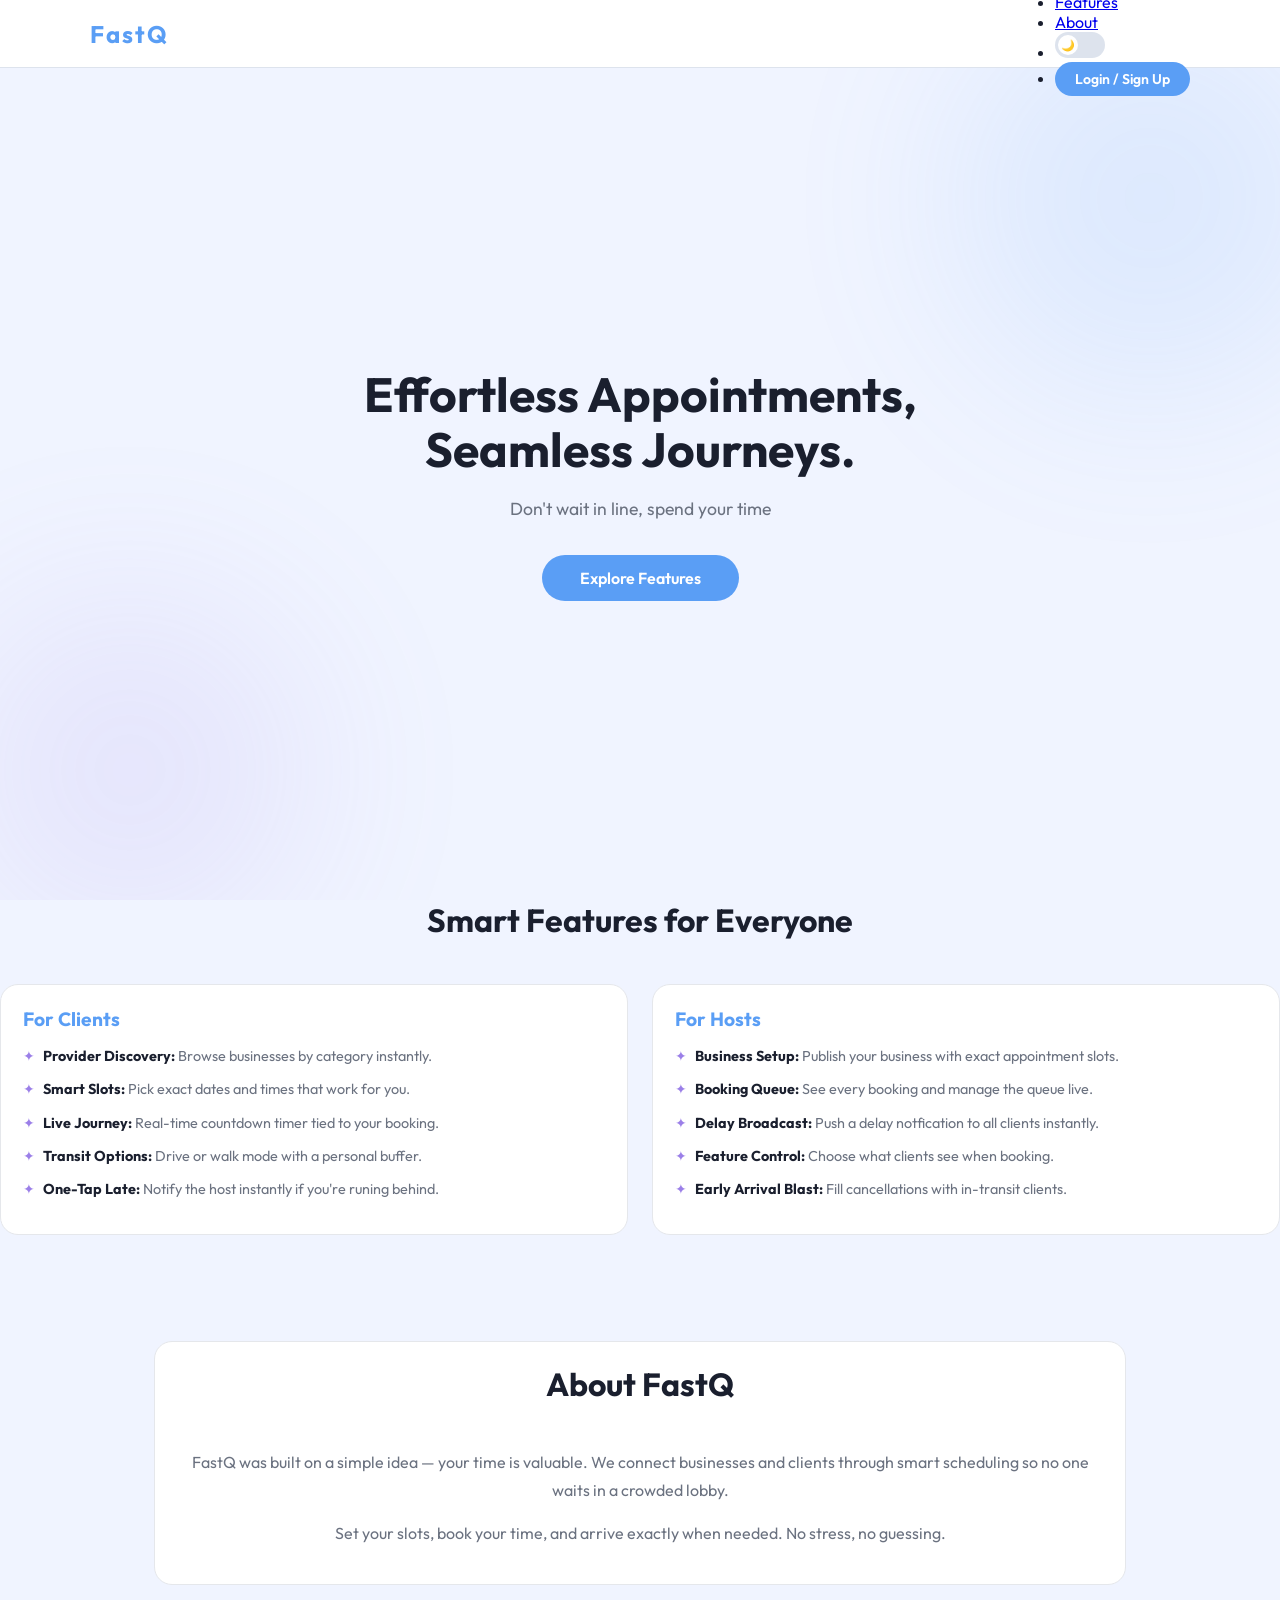
==== commit bf2b74d0: "edits" ====
--- a/index.html
+++ b/index.html
@@ -21,7 +21,7 @@
 <nav class="navbar">
     <div class="nav-inner">
         <span class="logo">FastQ</span>
-        <ul class="nav-links">
+        <ul class="nav links">
             <li><a href="#hero">Home</a></li>
             <li><a href="#features">Features</a></li>
             <li><a href="#about">About</a></li>
@@ -52,7 +52,7 @@
        </div>
     </section>
 
-    <section id="features" class="section">
+    <section id="features" class="features">
         <h2 class="section-title">Smart Features for Everyone</h2>
         <div class="features-grid">
         <div class="card">
@@ -62,7 +62,7 @@
                 <li><strong>Smart Slots:</strong> Pick exact dates and times that work for you.</li>
                 <li><strong>Live Journey:</strong> Real-time countdown timer tied to your booking.</li>
                 <li><strong>Transit Options:</strong> Drive or walk mode with a personal buffer.</li>
-                <li><strong>One-Tap Late:</strong> Notify the host instantly if you're running behind.</li>
+                <li><strong>One-Tap Late:</strong> Notify the host instantly if you're runing behind.</li>
             </ul>
         </div>
         <div class="card">
@@ -70,7 +70,7 @@
             <ul class="feature-list">
                 <li><strong>Business Setup:</strong> Publish your business with exact appointment slots.</li>
                 <li><strong>Booking Queue:</strong> See every booking and manage the queue live.</li>
-                <li><strong>Delay Broadcast:</strong> Push a delay notification to all clients instantly.</li>
+                <li><strong>Delay Broadcast:</strong> Push a delay notfication to all clients instantly.</li>
                 <li><strong>Feature Control:</strong> Choose what clients see when booking.</li>
                 <li><strong>Early Arrival Blast:</strong> Fill cancellations with in-transit clients.</li>
             </ul>
--- a/Core Landing Page/BaseStyles.css
+++ b/Core Landing Page/BaseStyles.css
@@ -2,7 +2,7 @@
   margin: 0;
   padding: 0;  
   box-sizing: border-box;
-  font-family: 'outfit', sans-serif;
+  font-family: 'Outfit', sans-serif;
 
 }
 
--- a/Core Landing Page/Navbar.css
+++ b/Core Landing Page/Navbar.css
@@ -15,6 +15,9 @@
     background-color: rgba(13,17,23,0.95);
     border-color: #30363d;
 }
+body.dark .nav-links a {
+    color: #e6edf3;
+}
 
 .nav-inner{
     width: 100%;
@@ -76,6 +79,7 @@
     height: 20px;
     background-color: #ffffff;
     border-radius: 50%;
+    font-size: 11px;
     display: flex;
     align-items: center;
     justify-content: center;
@@ -83,7 +87,7 @@
 }
 
 body.dark .dark-knob{
-    transform: translatex(24px);
+    transform: translateX(24px);
 }
 
 .btn-nav-cta{
@@ -197,7 +201,7 @@
     font-size: 1rem;
     font-weight: 600;
     cursor:pointer;
-    transition: background-color 0.25s, transform 0.2s
+    transition: background-color 0.25s, transform 0.2s;
 
 }
 
@@ -308,7 +312,7 @@
 }
 .btn-publish:hover{
     background-color: #3d87f0;
-    transition: translateY(-1px);
+    transform: translateY(-1px);
 }
 .btn-small{
     padding: 5px 11px;
@@ -369,51 +373,4 @@
 .btn-circle:hover{
     background-color: #5a9ef5;
     color: white;
-}
-
-
-
-
-
-
-
-
-
-
-
-
-
-
-
-
-
-
-
-
-
-
-
-
-
-
-
-
-
-
-
-
-
-
-
-
-
-
-
-
-
-
-
-
-
-
-
+}
--- a/Landing Content/FeaturesAbout.css
+++ b/Landing Content/FeaturesAbout.css
@@ -7,7 +7,7 @@
     transition: transform 0.25s, box-shadow 0.25s;
 }
 
-body.dark.card{
+body.dark .card{
     background-color: #161b22;
     border-color: #30363d;
 }
@@ -17,7 +17,7 @@
     box-shadow:0 8px 28px rgba(0,0,0,0.08);
 }
 
-body.dark.card:hover{
+body.dark .card:hover{
     box-shadow:0 8px 28px rgba(0,0,0,0.4);
 }
 
@@ -53,8 +53,8 @@
     color:#1a1f2e;
     font-size: 0.93rem;
     font-family: inherit;
-    outline:none;
-    transition: border-color 0.25s,box-shadow 0.25s;
+    outline: none;
+    transition: border-color 0.25s, box-shadow 0.25s;
 }
 
 body.dark .input-group input, body.dark .input-group select{
@@ -220,7 +220,12 @@
     animation: fadeIn 0.35s ease-out;
 }
 
-.view-active{
+@keyframes fadeIn {
+    from { opacity: 0; transform: translateY(8px); }
+    to   { opacity: 1; transform: translateY(0); }
+}
+
+.view.active{
     display:flex;
 }
 
@@ -251,7 +256,7 @@
 #gateway-view{
     justify-content: center;
     align-items: center;
-    min-height: calc(100vh-68px);
+    min-height: calc(100vh - 68px);
     text-align: center;
 }
 
@@ -265,11 +270,11 @@
 .gateway-inner h1{
     font-size: 2.4rem;
     margin-bottom: 10px;
-    color:#1a1f2e
+    color:#1a1f2e;
 }
 
 body.dark .gateway-inner h1{
-    color:#e6edf3
+    color:#e6edf3;
 }
 
 .gateway-inner p{
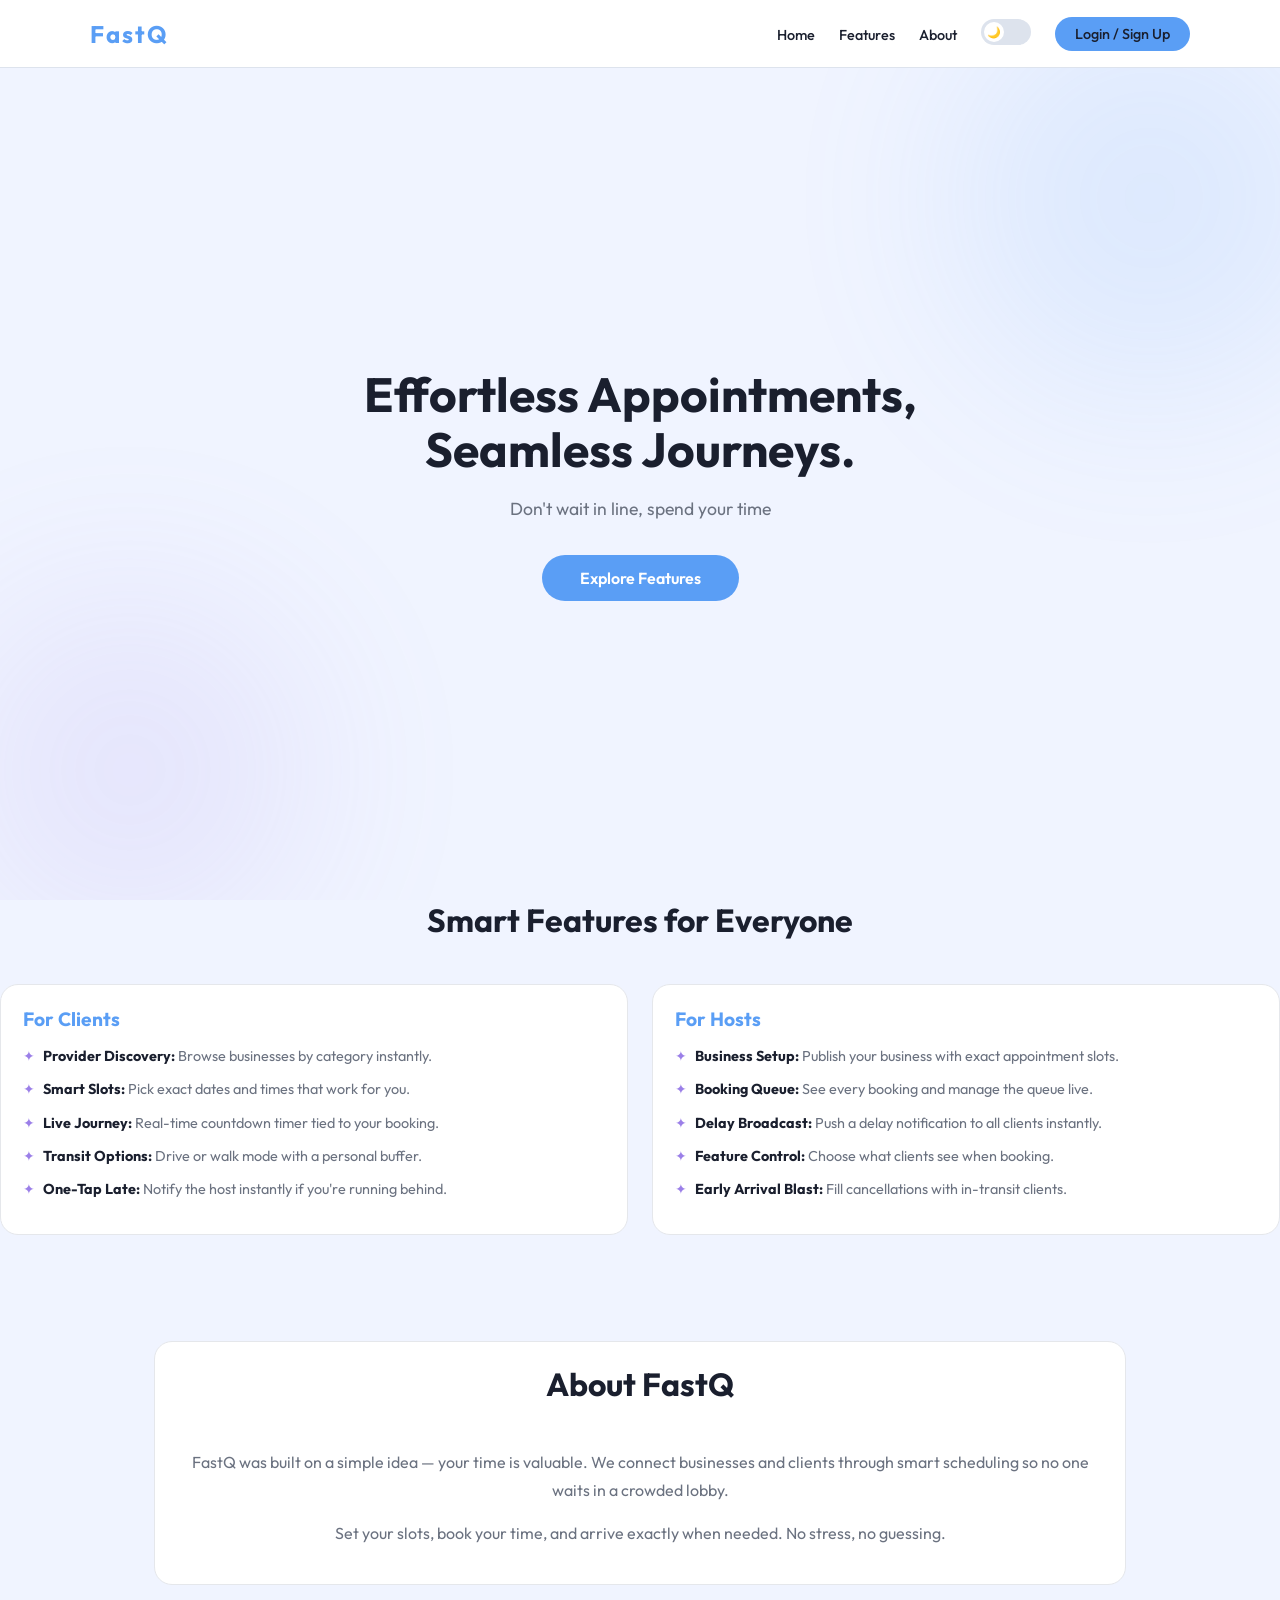
==== commit 59316b8c: "edits" ====
--- a/index.html
+++ b/index.html
@@ -21,7 +21,7 @@
 <nav class="navbar">
     <div class="nav-inner">
         <span class="logo">FastQ</span>
-        <ul class="nav links">
+        <ul class="nav-links">
             <li><a href="#hero">Home</a></li>
             <li><a href="#features">Features</a></li>
             <li><a href="#about">About</a></li>
@@ -62,7 +62,7 @@
                 <li><strong>Smart Slots:</strong> Pick exact dates and times that work for you.</li>
                 <li><strong>Live Journey:</strong> Real-time countdown timer tied to your booking.</li>
                 <li><strong>Transit Options:</strong> Drive or walk mode with a personal buffer.</li>
-                <li><strong>One-Tap Late:</strong> Notify the host instantly if you're runing behind.</li>
+                <li><strong>One-Tap Late:</strong> Notify the host instantly if you're running behind.</li>
             </ul>
         </div>
         <div class="card">
@@ -70,7 +70,7 @@
             <ul class="feature-list">
                 <li><strong>Business Setup:</strong> Publish your business with exact appointment slots.</li>
                 <li><strong>Booking Queue:</strong> See every booking and manage the queue live.</li>
-                <li><strong>Delay Broadcast:</strong> Push a delay notfication to all clients instantly.</li>
+                <li><strong>Delay Broadcast:</strong> Push a delay notification to all clients instantly.</li>
                 <li><strong>Feature Control:</strong> Choose what clients see when booking.</li>
                 <li><strong>Early Arrival Blast:</strong> Fill cancellations with in-transit clients.</li>
             </ul>
